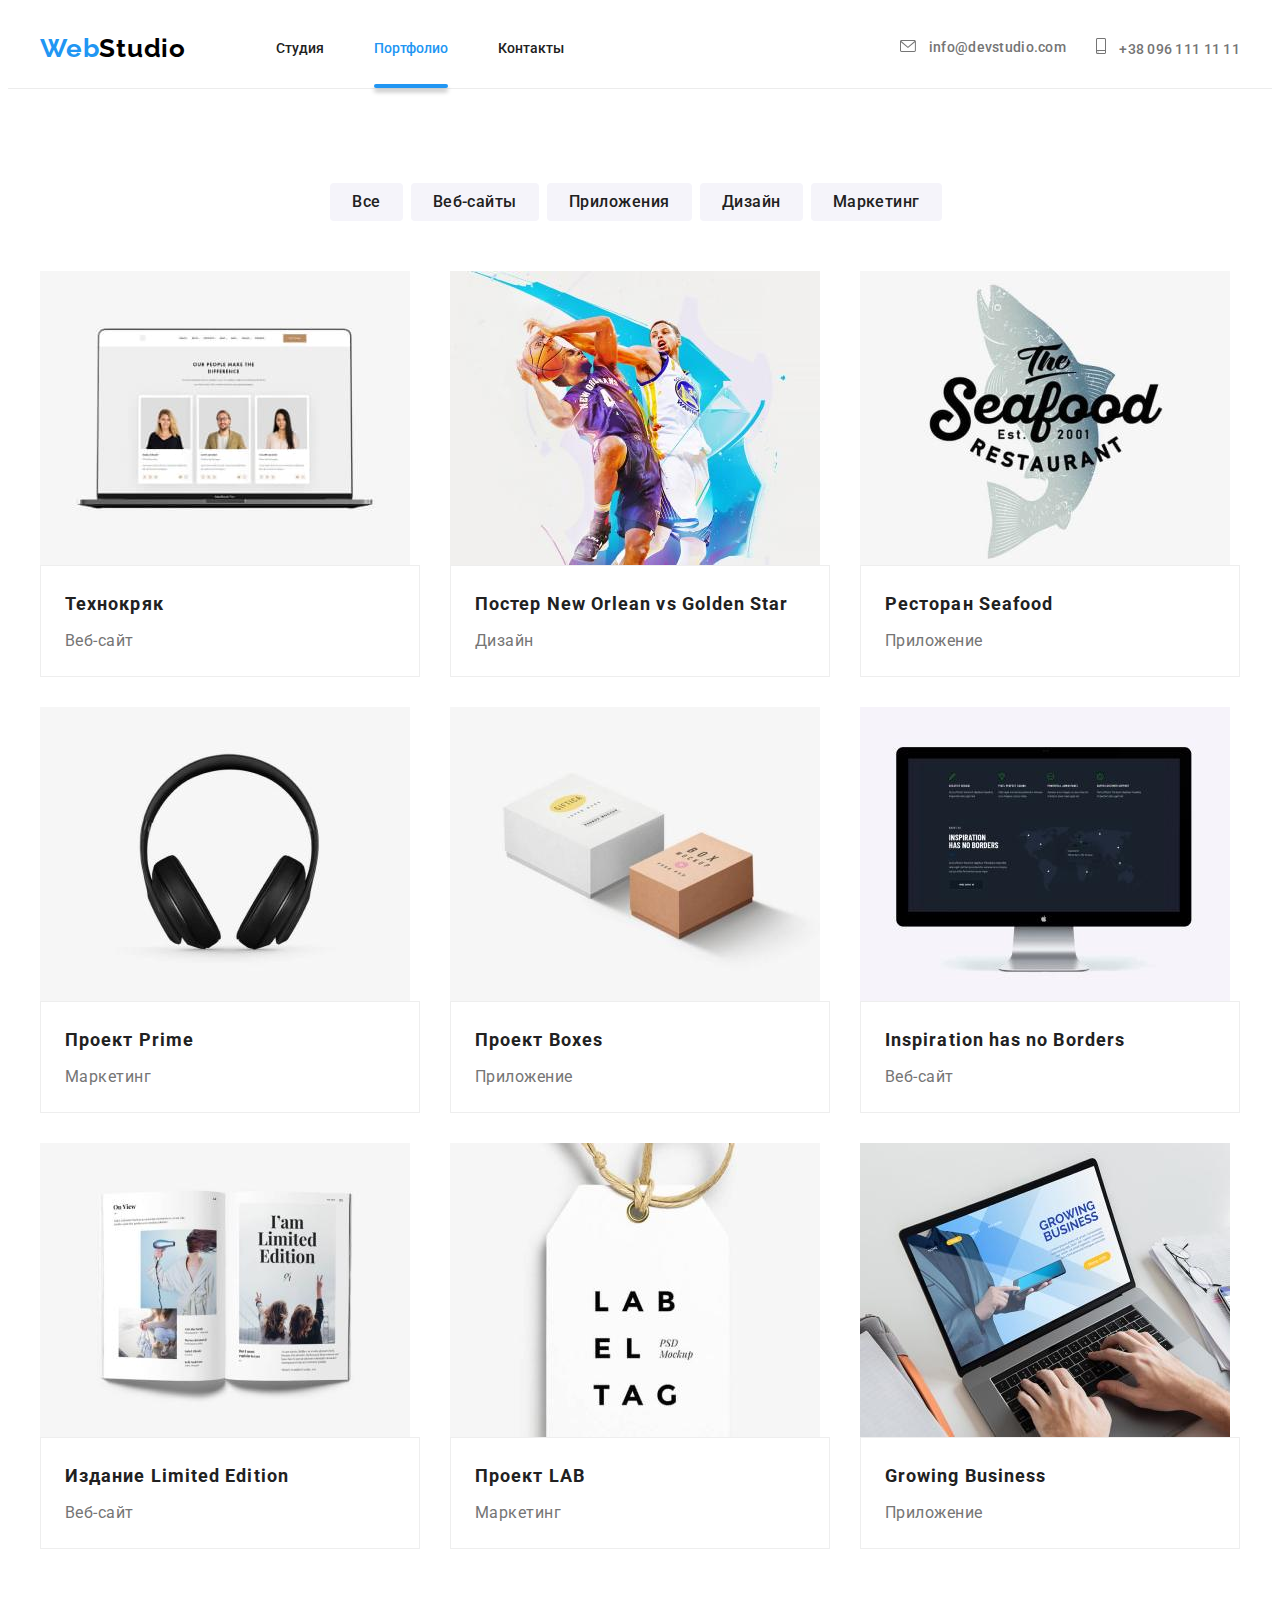
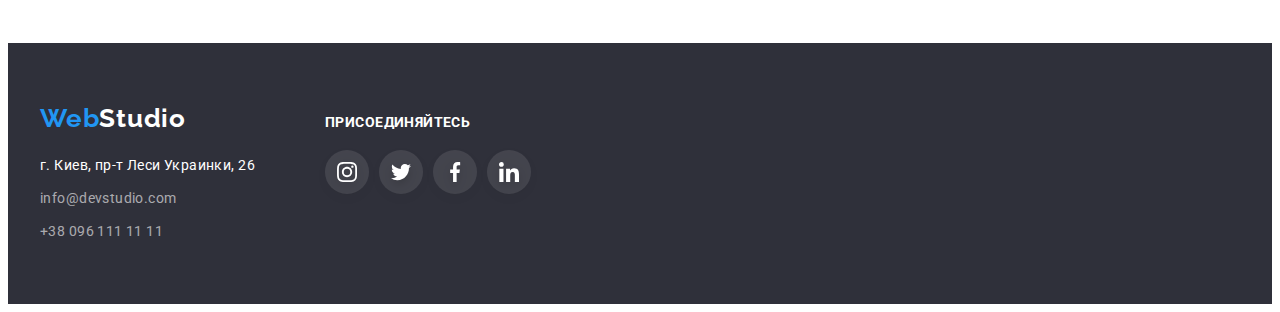
==== portfolio.html @ 92e532cf "hw6" ====
<!DOCTYPE html>
<html lang="en">

<head>
    <meta charset="UTF-8">
    <meta http-equiv="X-UA-Compatible" content="IE=edge">
    <meta name="viewport" content="width=device-width, initial-scale=1.0">
    <title>Home work 2</title>
    <link rel="preconnect" href="https://fonts.googleapis.com">
    <link rel="preconnect" href="https://fonts.gstatic.com" crossorigin>
    <link
        href="https://fonts.googleapis.com/css2?family=Raleway:wght@700&family=Roboto:wght@400;500;700;900&display=swap"
        rel="stylesheet">
    <link rel="stylesheet" href="https://cdnjs.cloudflare.com/ajax/libs/modern-normalize/1.0.0/modern-normalize.min.css"
        integrity="sha512-ISS7cAi1PEhQ8jnbJpJZMd29NlhNj4AWYyLOSp2CE/CsHxTCu+r+t0D2yoJudVrd0/8fTVPUVDzY5Tvli75u/g=="
        crossorigin="anonymous" referrerpolicy="no-referrer" />
    <link rel="stylesheet" href="./css/styles.css">
</head>

<body>
    <header>
        <div class="container main-nav">
            <nav class="site-nav">
                <a class="logo item" href=""><span class="logo-web">Web</span>Studio</a>

                <ul class="site-nav list">
                    <li class="item">
                        <a href="./index.html" class="link">Студия</a>
                    </li>
                    <li class="item">
                        <a href="./portfolio.html" class="link current">Портфолио</a>
                    </li>
                    <li class="item">
                        <a href="" class="link">Контакты</a>
                    </li>
                </ul>
            </nav>

            <ul class="contacts">
                <li class="item">
                    <a class="contacts-mail" href="info@devstudio.com">
                        <svg class="icon-contacts" width="16" height="12">
                            <use href="./images/icons.svg#envelope"></use>
                        </svg>
                        info@devstudio.com
                    </a>
                </li>

                <li class="item">
                    <a class="contacts-phone" href="+380961111111">
                        <svg class="icon-contacts" width="10" height="16">
                            <use href="./images/icons.svg#smartphone"></use>
                        </svg> +38 096 111 11 11
                    </a>
                </li>
            </ul>
        </div>
    </header>

    <main>
        <section class="section projects">
            <div class="container">
                <ul class="filters">
                    <li class="item">
                        <button type="button" class="button primary">Все</button>
                    </li>
                    <li class="item">
                        <button type="button" class="button secondary">Веб-сайты</button>
                    </li>
                    <li class="item">
                        <button type="button" class="button secondary">Приложения</button>
                    </li>
                    <li class="item">
                        <button type="button" class="button secondary">Дизайн</button>
                    </li>
                    <li class="item">
                        <button type="button" class="button secondary">Маркетинг</button>
                    </li>
                </ul>

                <!-- H1 IN MIND -->

                <ul class="card-set">

                    <li class="item">
                        <article class="card">
                            <div class="card-thumb">
                                <img src="./images/project0.jpg" alt="технокряк" width="370">
                                <div class="card-overlay">
                                    <p class="card-text">Технокряк это современная площадка распространения
                                        коронавируса. Компании используют эту платформу для цифрового шпионажа и атак на
                                        защищённые сервера конкурентов.</p>
                                </div>
                            </div>



                            <div class="card-content">
                                <h2 class="projects-title">Технокряк</h2>
                                <p class="projects-desrc">Веб-сайт</p>
                            </div>
                        </article>
                    </li>


                    <li class="item">
                        <article class="card">
                            <div class="card-thumb">
                                <img src="./images/project1.jpg" alt="постер" width="370">
                                <div class="card-overlay">
                                    <p class="card-text">Технокряк это современная площадка распространения
                                        коронавируса. Компании используют эту платформу для цифрового шпионажа и атак на
                                        защищённые сервера конкурентов.</p>
                                </div>
                            </div>

                            <div class="card-content">
                                <h2 class="projects-title">Постер New Orlean vs Golden Star</h2>
                                <p class="projects-desrc">Дизайн</p>
                            </div>
                        </article>
                    </li>

                    <li class="item">
                        <article class="card">
                            <div class="card-thumb">
                                <img src="./images/project2.jpg" alt="ресторан" width="370">
                                <div class="card-overlay">
                                    <p class="card-text">Технокряк это современная площадка распространения
                                        коронавируса. Компании используют эту платформу для цифрового шпионажа и атак на
                                        защищённые сервера конкурентов.</p>
                                </div>
                            </div>

                            <div class="card-content">
                                <h2 class="projects-title">Ресторан Seafood</h2>
                                <p class="projects-desrc">Приложение</p>
                            </div>
                        </article>
                    </li>

                    <li class="item">
                        <article class="card">
                            <div class="card-thumb">
                                <img src="./images/project3.jpg" alt="веб-сайт" width="370">
                                <div class="card-overlay">
                                    <p class="card-text">Технокряк это современная площадка распространения
                                        коронавируса. Компании используют эту платформу для цифрового шпионажа и атак на
                                        защищённые сервера конкурентов.</p>
                                </div>
                            </div>
                            <div class="card-content">
                                <h2 class="projects-title">Проект Prime</h2>
                                <p class="projects-desrc">Маркетинг</p>
                            </div>
                        </article>
                    </li>

                    <li class="item">
                        <article class="card">
                            <div class="card-thumb">
                                <img src="./images/project4.jpg" alt="веб-сайт" width="370">
                                <div class="card-overlay">
                                    <p class="card-text">Технокряк это современная площадка распространения
                                        коронавируса. Компании используют эту платформу для цифрового шпионажа и атак на
                                        защищённые сервера конкурентов.</p>
                                </div>
                            </div>
                            <div class="card-content">
                                <h2 class="projects-title">Проект Boxes</h2>
                                <p class="projects-desrc">Приложение</p>
                            </div>
                        </article>
                    </li>

                    <li class="item">
                        <article class="card">
                            <div class="card-thumb">
                                <img src="./images/project5.jpg" alt="веб-сайт" width="370">
                                <div class="card-overlay">
                                    <p class="card-text">Технокряк это современная площадка распространения
                                        коронавируса. Компании используют эту платформу для цифрового шпионажа и атак на
                                        защищённые сервера конкурентов.</p>
                                </div>
                            </div>
                            <div class="card-content">
                                <h2 class="projects-title">Inspiration has no Borders</h2>
                                <p class="projects-desrc">Веб-сайт</p>
                            </div>
                        </article>
                    </li>

                    <li class="item">
                        <article class="card">
                            <div class="card-thumb">
                                <img src="./images/project6.jpg" alt="веб-сайт" width="370">
                                <div class="card-overlay">
                                    <p class="card-text">Технокряк это современная площадка распространения
                                        коронавируса. Компании используют эту платформу для цифрового шпионажа и атак на
                                        защищённые сервера конкурентов.</p>
                                </div>
                            </div>
                            <div class="card-content">
                                <h2 class="projects-title">Издание Limited Edition</h2>
                                <p class="projects-desrc">Веб-сайт</p>
                            </div>
                        </article>
                    </li>

                    <li class="item">
                        <article class="card">
                            <div class="card-thumb">
                                <img src="./images/project7.jpg" alt="веб-сайт" width="370">
                                <div class="card-overlay">
                                    <p class="card-text">Технокряк это современная площадка распространения
                                        коронавируса. Компании используют эту платформу для цифрового шпионажа и атак на
                                        защищённые сервера конкурентов.</p>
                                </div>
                            </div>
                            <div class="card-content">
                                <h2 class="projects-title">Проект LAB</h2>
                                <p class="projects-desrc">Маркетинг</p>
                            </div>
                        </article>
                    </li>

                    <li class="item">
                        <article class="card">
                            <div class="card-thumb">
                                <img src="./images/project8.jpg" alt="веб-сайт" width="370">
                                <div class="card-overlay">
                                    <p class="card-text">Технокряк это современная площадка распространения
                                        коронавируса. Компании используют эту платформу для цифрового шпионажа и атак на
                                        защищённые сервера конкурентов.</p>
                                </div>
                            </div>
                            <div class="card-content">
                                <h2 class="projects-title">Growing Business</h2>
                                <p class="projects-desrc">Приложение</p>
                            </div>
                        </article>
                    </li>
                </ul>
            </div>
        </section>
    </main>

    <footer class="footer">
        <div class="container">
            <address>
                <a class="logo-footer" href=""><span class="logo-web">Web</span>Studio</a>
                <ul class="address">
                    <li class="item"><a class="footer-address" href="">г. Киев, пр-т Леси Украинки, 26</a> </li>
                    <li class="item"><a class="footer-mail" href="info@devstudio.com">info@devstudio.com</a></li>
                    <li><a class="footer-phone" href="+380961111111">+38 096 111 11 11</a></li>
                </ul>
            </address>

            <div class="join">
                <h2 class="footer-join-title"> Присоединяйтесь</h2>
                <ul class="main-team-icon footer">
                    <li>
                        <a href="" class="icon-link-team-footer">
                            <svg class="icon-link-footer" width="20" height="20">
                                <use href="./images/icons.svg#instagram"></use>
                            </svg>
                        </a>
                    </li>
                    <li>
                        <a href="" class="icon-link-team-footer">
                            <svg class="icon-link-footer" width="20" height="20">
                                <use href="./images/icons.svg#twitter"></use>
                            </svg>
                        </a>
                    </li>
                    <li>
                        <a href="" class="icon-link-team-footer">
                            <svg class="icon-link-footer" width="20" height="20">
                                <use href="./images/icons.svg#facebook"></use>
                            </svg>
                        </a>
                    </li>
                    <li>
                        <a href="" class="icon-link-team-footer">
                            <svg class="icon-link-footer" width="20" height="20">
                                <use href="./images/icons.svg#linkedin"></use>
                            </svg>
                        </a>
                    </li>
                </ul>
            </div>
        </div>
    </footer>

</body>

</html>
---- css/styles.css ----
:root {
  --primary-text-color: #757575;
  --title-text-color: #212121;
  --accent-text-color: #2196f3;
  --background-color: #ffffff;
  --second-background-color: #f5f4fa;
  --bcg-color-footer: #2f303a;

  --button-text-color: #ffffff;
  --button-text-secondary-color: #212121;
  --button-bcg-color: #2196f3;
  --button-secondary-bcg-color: #f5f4fa;

  --card-set-gap: 30px;

  --animation-timing: cubic-bezier(0.4, 0, 0.2, 1);
}

body {
  font-family: Roboto, sans-serif;
  font-style: normal;
  font-size: 14px;
  background-color: #ffffff;
  color: var(--primary-text-color);
}

header {
  border-bottom: 1px solid #ececec;
}

ul {
  list-style: none;
}

h1,
h2,
h3,
h4,
h5,
h6,
p,
ul {
  margin: 0;
  padding: 0;
}

img {
  display: block;
  max-width: 100%;
  height: auto;
}

.container {
  width: 1200px;
  margin-left: auto;
  margin-right: auto;
  padding-left: 15px;
  padding-right: 15px;
}

/* main color: #212121;
second color: #757575;
accent color: #2196F3;
white : #FFFFFF;*/
/* second background color : E5E5E */
/* buttom color background: F5F4FA; */

/* Header */

/* Site nav */

.main-nav {
  display: flex;
  align-items: center;
}

.site-nav {
  display: flex;
  align-items: center;
}

.logo {
  display: flex;
  font-family: Raleway;
  font-style: normal;
  font-weight: bold;
  font-size: 26px;
  line-height: 1.19;
  letter-spacing: 0.03em;
  color: #000000;
  text-decoration: none;
}

.logo-web {
  color: var(--accent-text-color);
  text-decoration: none;
}

.site-nav.list {
  margin-left: 90px;
}

.site-nav .link {
  display: block;
  padding-top: 32px;
  padding-bottom: 32px;
  font-weight: 500;
  color: var(--title-text-color);
  text-decoration: none;
  transition: color 250ms var(--animation-timing);
}

.item {
  position: relative;
}

.link::after,
.link::after {
  content: ' ';
  display: block;
  position: absolute;
  left: 0;
  bottom: 0;
  width: 100%;
  height: 4px;
  border-radius: 2px;
  background-color: var(--accent-text-color);
  box-shadow: 0px 4px 4px rgba(0, 0, 0, 0.25);
  opacity: 0;
  transition: opacity 250ms var(--animation-timing);
}

.link:focus::after,
.link:hover::after {
  opacity: 1;
}

/* .site-nav .item:not(:last-child){
  margin-right: 50px;
  or 
  .site-nav .item + .item{
  margin-left: 50px;
}
} */

.site-nav .item + .item {
  margin-left: 50px;
}

.site-nav .link:hover,
.site-nav .link:focus {
  color: var(--accent-text-color);
}

.site-nav .link.current {
  color: var(--accent-text-color);
}

.site-nav .link.current::after {
  content: ' ';
  display: block;
  position: absolute;
  left: 0;
  bottom: 0;
  width: 100%;
  height: 4px;
  border-radius: 2px;
  background-color: var(--accent-text-color);
  box-shadow: 0px 4px 4px rgba(0, 0, 0, 0.25);
  opacity: 1;
}

.contacts {
  display: flex;
  margin-left: auto;
}

.contacts .item + .item {
  margin-left: 30px;
}
.contacts .item {
  display: flex;
  align-items: center;
}

.contacts-mail,
.contacts-phone {
  font-style: normal;
  font-weight: 500;
  font-size: 14px;
  line-height: 1.14;
  letter-spacing: 0.02em;
  color: var(--primary-text-color);
  text-decoration: none;
  transition: color 250ms var(--animation-timing);
}

.contacts .contacts-mail:hover,
.contacts .contacts-mail:focus {
  color: var(--accent-text-color);
}

.icon-contacts {
  margin-right: 10px;
  fill: var(--primary-text-color);
}

.contacts-mail:hover .icon-contacts,
.contacts-mail:focus .icon-contacts {
  fill: var(--accent-text-color);
}

.contacts .contacts-phone:hover,
.contacts .contacts-phone:focus {
  color: var(--accent-text-color);
}

.contacts-phone:focus .icon-contacts,
.contacts-phone:hover .icon-contacts {
  fill: var(--accent-text-color);
}

.contacts .contacts-mail.current {
  color: var(--accent-text-color);
}

/* Main first section */

.business-decision {
  text-align: center;
  background: #2f303a;
  padding-top: 200px;
  padding-bottom: 200px;
}

.business-decision.overlay {
  min-height: 600px;
  max-width: 1600px;
  margin: 0 auto;
  background-image: linear-gradient(to right, rgba(47, 48, 58, 0.5), rgba(47, 48, 58, 0.3)),
    url('../images/header.jpg');
  background-repeat: no-repeat;
  background-position: center;
  background-size: cover;
}

.decision {
  margin-top: 0;
  margin-bottom: var(--card-set-gap);
  display: block;

  font-weight: 900;
  font-size: 44px;
  line-height: 1.36;

  text-align: center;
  letter-spacing: 0.06em;
  text-transform: uppercase;
  color: #ffffff;
}

.title {
  display: flex;
  flex-direction: row;
}

.title .item {
  width: calc((100% - 90px) / 4);
  margin-right: var(--card-set-gap);
}

.icon {
  display: flex;
  flex-direction: row;
}

.icon .icon-item {
  width: calc((100% - 90px) / 4);
  margin-right: var(--card-set-gap);
}

.icon-item {
  display: flex;
  align-items: center;
  justify-content: center;
  height: 120px;
  width: 270px;
  background-color: var(--button-secondary-bcg-color);
  border-radius: 4px;
  margin-bottom: var(--card-set-gap);
}

.icon-antenna {
  /* height: 70px;
  width: 70px; */
  display: flex;
  justify-content: center;
  align-items: center;
}

/* .title .item::before {
  display: block;
  content: '';
  height: 120px;
  background-repeat: no-repeat;
  background-size: 70px;
  background-position: center;
  background-color: var(--button-secondary-bcg-color);
  border-radius: 4px;
  margin-bottom: var(--card-set-gap);
}

.icon-antenna::before {
  background-image: url(../images/antenna.svg);
}

.icon-clock::before {
  background-image: url(../images/clock.svg);
}

.icon-diagram::before {
  background-image: url(../images/diagram.svg);
}
.icon-astronaut::before {
  background-image: url(../images/astronaut.svg);
} */

.title .item:nth-child(4n) {
  margin-right: 0;
}

.section-title {
  margin-bottom: 10px;
  font-weight: bold;
  font-size: 14px;
  line-height: 1.14;
  letter-spacing: 0.03em;
  text-transform: uppercase;
  color: var(--title-text-color);
}
.section-title-descr {
  font-weight: normal;
  font-size: 14px;
  line-height: 1.71;
  letter-spacing: 0.03em;
  color: var(--primary-text-color);
}

.section.work {
  padding-top: 0;
}

.main-section-title {
  margin-bottom: 50px;
  font-style: normal;
  font-weight: bold;
  font-size: 36px;
  line-height: 1.16;
  text-align: center;
  letter-spacing: 0.03em;
  color: var(--title-text-color);
}

.main-section-title-img {
  padding: 0;
  margin: 0;
  display: flex;
  flex-wrap: wrap;
  margin-left: calc(-1 * var(--card-set-gap));
  margin-top: calc(-1 * var(--card-set-gap));
}

.main-section-title-img .item {
  flex-basis: calc(100% / 3 - 30px);
  margin-left: var(--card-set-gap);
  margin-top: var(--card-set-gap);
}

.work-thumb {
  position: relative;
}

.work-text-pstn {
  position: absolute;
  display: flex;
  justify-content: center;
  align-items: center;
  bottom: 0;
  left: 0;
  width: 370px;
  height: 70px;
  background-color: rgba(47, 48, 58, 0.8);
  opacity: 1;
}

.work-text {
  font-weight: bold;
  font-size: 14px;
  line-height: 16px;
  text-align: center;
  letter-spacing: 0.03em;
  text-transform: uppercase;

  color: var(--button-text-color);
}

/* 
  .work-thumb::before{
    display: inline-block;
    content: '';
    position: absolute;
    bottom: 0;
    left: 0;
    width: 370px;
    height: 70px;
    background-color: rgba(33, 150, 243, 0.9);
    opacity: 1;
  } */

/* Our team */
.main-team {
  background-color: var(--second-background-color);
}

.main-team-list {
  display: flex;
  flex-wrap: wrap;
}

.main-team-list .item {
  width: calc((100% - 90px) / 4);
  margin-right: var(--card-set-gap);
  box-shadow: 0px 1px 3px rgba(0, 0, 0, 0.12), 0px 1px 1px rgba(0, 0, 0, 0.14),
    0px 2px 1px rgba(0, 0, 0, 0.2);
  border-radius: 0px 0px 4px 4px;
}

.main-team-list .item:nth-child(4n) {
  margin-right: 0;
}

.main-team-list-title {
  text-align: center;
  padding: 30px 0px;
  background-color: var(--background-color);
}

.team-title {
  padding-bottom: 10px;
  font-weight: 500;
  font-size: 16px;
  line-height: 1.19;
  color: var(--button-text-secondary-color);
}
.team-profession {
  font-weight: normal;
  font-size: 16px;
  line-height: 1.19;
  color: var(--primary-text-color);
}

/* main team icon links */

.main-team-icon {
  display: flex;
  justify-content: center;
  padding-top: 16px;
}

.main-team-icon li:not(:last-child) {
  margin-right: 10px;
}

.icon-link-team {
  display: flex;
  align-items: center;
  justify-content: center;
  width: 44px;
  height: 44px;
  border-radius: 50%;
  background-color: #fff;
  list-style: none;
  transition: background-color 250ms var(--animation-timing);
}

.icon-link-team:focus,
.icon-link-team:hover {
  background-color: var(--button-bcg-color);
}

.icon-link {
  /* width: 20px;
  height: 20px; */
  fill: #afb1b8;
}

.icon-link-team:focus .icon-link,
.icon-link-team:hover .icon-link {
  fill: var(--button-text-color);
}

/* Clients */
.clients-logo {
  display: flex;
  flex-wrap: wrap;
  align-items: center;
  justify-content: center;
  list-style: none;
}

.clients-logo li {
  width: calc((100% - 180px) / 6);
  margin-right: var(--card-set-gap);
}

.clients-logo li:nth-child(6n) {
  margin-right: 0;
}

.button-icon {
  display: flex;
  align-items: center;
  justify-content: center;
  background-color: var(--background-color);
  height: 92px;
  width: 170px;
  border: 1px solid #afb1b8;
  box-sizing: border-box;
  border-radius: 4px;
  transition: 250ms var(--animation-timing);
}

.button-icon .svg-icon {
  height: 60px;
  width: 106px;
  fill: #afb1b8;
  transition: 250ms var(--animation-timing);
}

.button-icon:hover,
.button-icon:focus {
  border: 1px solid var(--button-bcg-color);
}

.button-icon:hover .svg-icon,
.button-icon:focus .svg-icon {
  fill: var(--accent-text-color);
}

/* Section Projects */
.filters {
  margin-bottom: 50px;
  display: flex;
  justify-content: center;
}

.filters .item {
  margin-right: 8px;
}

.filters .item:not(:last-child) {
  margin-right: 8px;
}

/* Button */
.business-decision .button {
  padding: 10px 32px 10px 32px;
  font-family: inherit;
  font-weight: 500;
  font-size: 16px;
  line-height: 1.63;
  text-align: center;
  letter-spacing: 0.03em;
  background-color: var(--button-bcg-color);
  color: var(--button-text-color);
  border-radius: 4px;
  cursor: pointer;
  border: transparent;
}

.button {
  padding: 6px 22px 6px 22px;
  font-family: inherit;
  font-weight: 500;
  font-size: 16px;
  line-height: 1.63;
  text-align: center;
  letter-spacing: 0.03em;
  color: var(--button-text-secondary-color);
  background-color: var(--button-secondary-bcg-color);
  border-radius: 4px;
  cursor: pointer;
  border: transparent;
  transition: color 250ms var(--animation-timing), box-shadow 250ms var(--animation-timing),
    background-color 250ms var(--animation-timing);
}

/* .button.primary {
  background-color: var(--button-bcg-color);
  color: var(--button-text-color);
} */

.button:hover,
.button:focus {
  background-color: var(--button-bcg-color);
  color: var(--button-text-color);
  box-shadow: 0px 3px 1px rgba(0, 0, 0, 0.1), 0px 1px 2px rgba(0, 0, 0, 0.08),
    0px 2px 2px rgba(0, 0, 0, 0.12);
  border-radius: 4px;
}

/* Portfolio */

.projects-title {
  margin-bottom: 4px;
  font-weight: bold;
  font-size: 18px;
  line-height: 2;
  letter-spacing: 0.06em;
  color: var(--title-text-color);
}

.projects-desrc {
  font-weight: normal;
  font-size: 16px;
  line-height: 1.87;
  letter-spacing: 0.03em;
  color: var(--primary-text-color);
}

/* card-set */

.section {
  padding-top: 94px;
  padding-bottom: 94px;
}

.card-set {
  padding: 0;
  margin: 0;
  display: flex;
  flex-wrap: wrap;
  margin-left: calc(-1 * var(--card-set-gap));
  margin-top: calc(-1 * var(--card-set-gap));
}

.card-set .item {
  flex-basis: calc(100% / 3 - 30px);
  margin-left: var(--card-set-gap);
  margin-top: var(--card-set-gap);
  background: #ffffff;
  transition: box-shadow 250ms var(--animation-timing);
}

.card-set .item:focus,
.card-set .item:hover {
  border: 1px solid #eeeeee;
  box-sizing: border-box;
  box-shadow: 0px 1px 1px rgba(0, 0, 0, 0.12), 0px 4px 4px rgba(0, 0, 0, 0.06),
    1px 4px 6px rgba(0, 0, 0, 0.16);
}

.card-content {
  padding: 20px 24px;
  border: 1px solid #eeeeee;
}

/* .card-thumb{
  position:relative;
  display: flex;
  justify-content: center;
  align-items: center;
  overflow: hidden;
  } */

.card-thumb {
  position: relative;
  overflow: hidden;
}

.card-text {
  position: absolute;
  top: 50%;
  left: 50%;
  transform: translate(-50%, -50%);
  width: 322px;

  font-style: normal;
  font-weight: normal;
  font-size: 18px;
  line-height: 28px;
  letter-spacing: 0.03em;

  color: #ffffff;
}

/* .card:hover .card-text{
  transform: translateY(0);
} */

/* .card-thumb::before при анимации лучше испольспользовать оверлей{
   display: inline-block;
  content: ''; 
  position: absolute;
  top: 0;
  left: 0;
  width: 100%;
  height: 100%;
  background-color: rgba(33, 150, 243, 0.9);
  opacity: 1;
  transform: translateY(100%);
  transition: transform 250ms var(--animation-timing);
} */

.card-overlay {
  position: absolute;
  top: 0;
  left: 0;
  width: 100%;
  height: 100%;
  background-color: rgba(33, 150, 243, 0.9);
  /* opacity: 1; */
  transform: translateY(100%);
  transition: transform 250ms cubic-bezier(0.4, 0, 0.2, 1);
}

.card:hover .card-overlay {
  transform: translateY(0);
}

/* .card-thumb:hover::before{
  opacity: 0;
} */

/* Footer */

.footer {
  display: flex;
  padding-top: 60px;
  padding-bottom: 60px;
  background-color: var(--bcg-color-footer);
}

.footer .container {
  display: flex;
  align-items: baseline;
}

.logo-footer {
  display: inline-block;
  margin-bottom: 20px;
  font-family: Raleway;
  font-style: normal;
  font-weight: bold;
  font-size: 26px;
  line-height: 1.19;
  letter-spacing: 0.03em;
  color: var(--button-text-color);
  text-decoration: none;
}

.address .item {
  margin-bottom: 9px;
  margin-right: 70px;
}

.footer-address {
  font-style: normal;
  font-weight: normal;
  font-size: 14px;
  line-height: 1.71;
  letter-spacing: 0.03em;
  color: #ffffff;
  text-decoration: none;
}

.footer-mail,
.footer-phone {
  font-style: normal;
  font-weight: normal;
  font-size: 14px;
  line-height: 1.71;
  letter-spacing: 0.03em;
  color: rgba(255, 255, 255, 0.6);
  text-decoration: none;
}

.footer-join-title {
  margin-bottom: 20px;
  font-weight: bold;
  font-size: 14px;
  line-height: 16px;
  letter-spacing: 0.03em;
  text-transform: uppercase;
  color: #ffffff;
}

.join {
  display: flex;
  flex-direction: column;
}

.main-team-icon.footer {
  display: flex;
  margin: 0;
  padding: 0;
}

.main-team-icon li:not(:last-child) {
  margin-right: 10px;
}

.icon-link-team-footer {
  display: flex;
  align-items: center;
  justify-content: center;
  width: 44px;
  height: 44px;
  border-radius: 50%;
  background-color: rgba(255, 255, 255, 0.1);
  filter: drop-shadow(0px 4px 4px rgba(0, 0, 0, 0.25));
  list-style: none;
  transition: background-color 250ms var(--animation-timing);
}

.icon-link-footer {
  /* width: 20px;
  height: 20px; */
  fill: var(--button-text-color);
}

.icon-link-team-footer:focus,
.icon-link-team-footer:hover {
  background-color: var(--button-bcg-color);
}

.icon-link-team-footer:hover .icon-link-footer,
.icon-link-team-footer:focus .icon-link-footer {
  fill: var(--button-text-color);
}

/* Form-footer */

.footer-form {
  display: flex;
  flex-direction: column;
  width: 570px;
  min-height: 86px;
  /* margin: auto; */
}

.footer-cont {
}

.footer-input {
  width: 358px;
  height: 50px;
  border: 1px solid rgba(255, 255, 255, 0.3);
  box-sizing: border-box;
  filter: drop-shadow(0px 4px 4px rgba(0, 0, 0, 0.15));
  border-radius: 4px;
}

.form-btn {
  padding: 10px 62px 10px 29px;
  display: flex;
  align-items: center;
  text-align: center;

  width: 200px;
  height: 50px;

  font-weight: bold;
  font-size: 16px;
  line-height: 30px;
  letter-spacing: 0.06em;
  color: #ffffff;
  background-color: #2196f3;
  box-shadow: 0px 4px 4px rgba(0, 0, 0, 0.15);
  border-radius: 4px;
}

/* Modal */

.backdrop {
  position: fixed;
  top: 0;
  left: 0;
  width: 100%;
  height: 100%;

  visibility: visible;
  background-color: rgba(0, 0, 0, 0.2);

  opacity: 1;
  transition: opacity 250ms var(--animation-timing);
}

.backdrop.is-hidden {
  visibility: hidden;
  opacity: 0;
  pointer-events: none;
}

.backdrop.is-hidden .modal {
  transition: visibility 250ms var(--animation-timing);
}

.modal {
  position: absolute;
  top: 50%;
  left: 50%;
  transform: translate(-50%, -50%);

  min-height: 581px;
  min-width: 528px;

  background-color: var(--background-color);
  box-shadow: 0px 1px 3px rgba(0, 0, 0, 0.12), 0px 1px 1px rgba(0, 0, 0, 0.14),
    0px 2px 1px rgba(0, 0, 0, 0.2);
  border-radius: 4px;
  opacity: 1;
}

.close-btn {
  position: absolute;
  top: 8px;
  right: 8px;
  width: 30px;
  height: 30px;
  border-radius: 50%;
  background-color: #ffffff;
  border: 1px solid rgba(0, 0, 0, 0.1);
}

textarea {
  resize: none;
}

.form {
  /* min-height: 581px; */
  width: 528px;
}

.form-title {
  margin-bottom: 12px;
  font-weight: bold;
  font-size: 20px;
  line-height: 23px;
  text-align: center;
  letter-spacing: 0.03em;

  color: #212121;
}

.form-field {
  position: relative;
  display: flex;
  flex-direction: column;

  margin-bottom: 10px;
}

.form-field input {
  margin: 0;
  padding: 11px 42px 11px 42px;
  font-size: 12px;
  line-height: 14px;
  letter-spacing: 0.01em;

  color: #757575;
  border: 1px solid rgba(33, 33, 33, 0.2);
  box-sizing: border-box;
  border-radius: 4px;
}

.form-field input::placeholder {
  font-size: 12px;
  line-height: 14px;
  letter-spacing: 0.01em;
  color: rgba(117, 117, 117, 0.5);
}

.comments-form {
  padding: 12px 16px;
}

.modal-form-btn {
  padding: 10px 55px 10px 55px;
  /* display: flex;
  align-items: center;
  text-align: center; */

  font-weight: bold;
  font-size: 16px;
  line-height: 30px;
  letter-spacing: 0.06em;
  background-color: var(--button-bcg-color);
  color: var(--button-text-color);
  box-shadow: 0px 4px 4px rgba(0, 0, 0, 0.15);
  border-radius: 4px;
  border: transparent;
}

.form-icon {
  position: absolute;
  top: 50%;
  left: 12px;

  transform: translate(-50%);

  display: inline-block;
}

.form-field:focus-within > .form-icon {
  background-color: yellow;
}
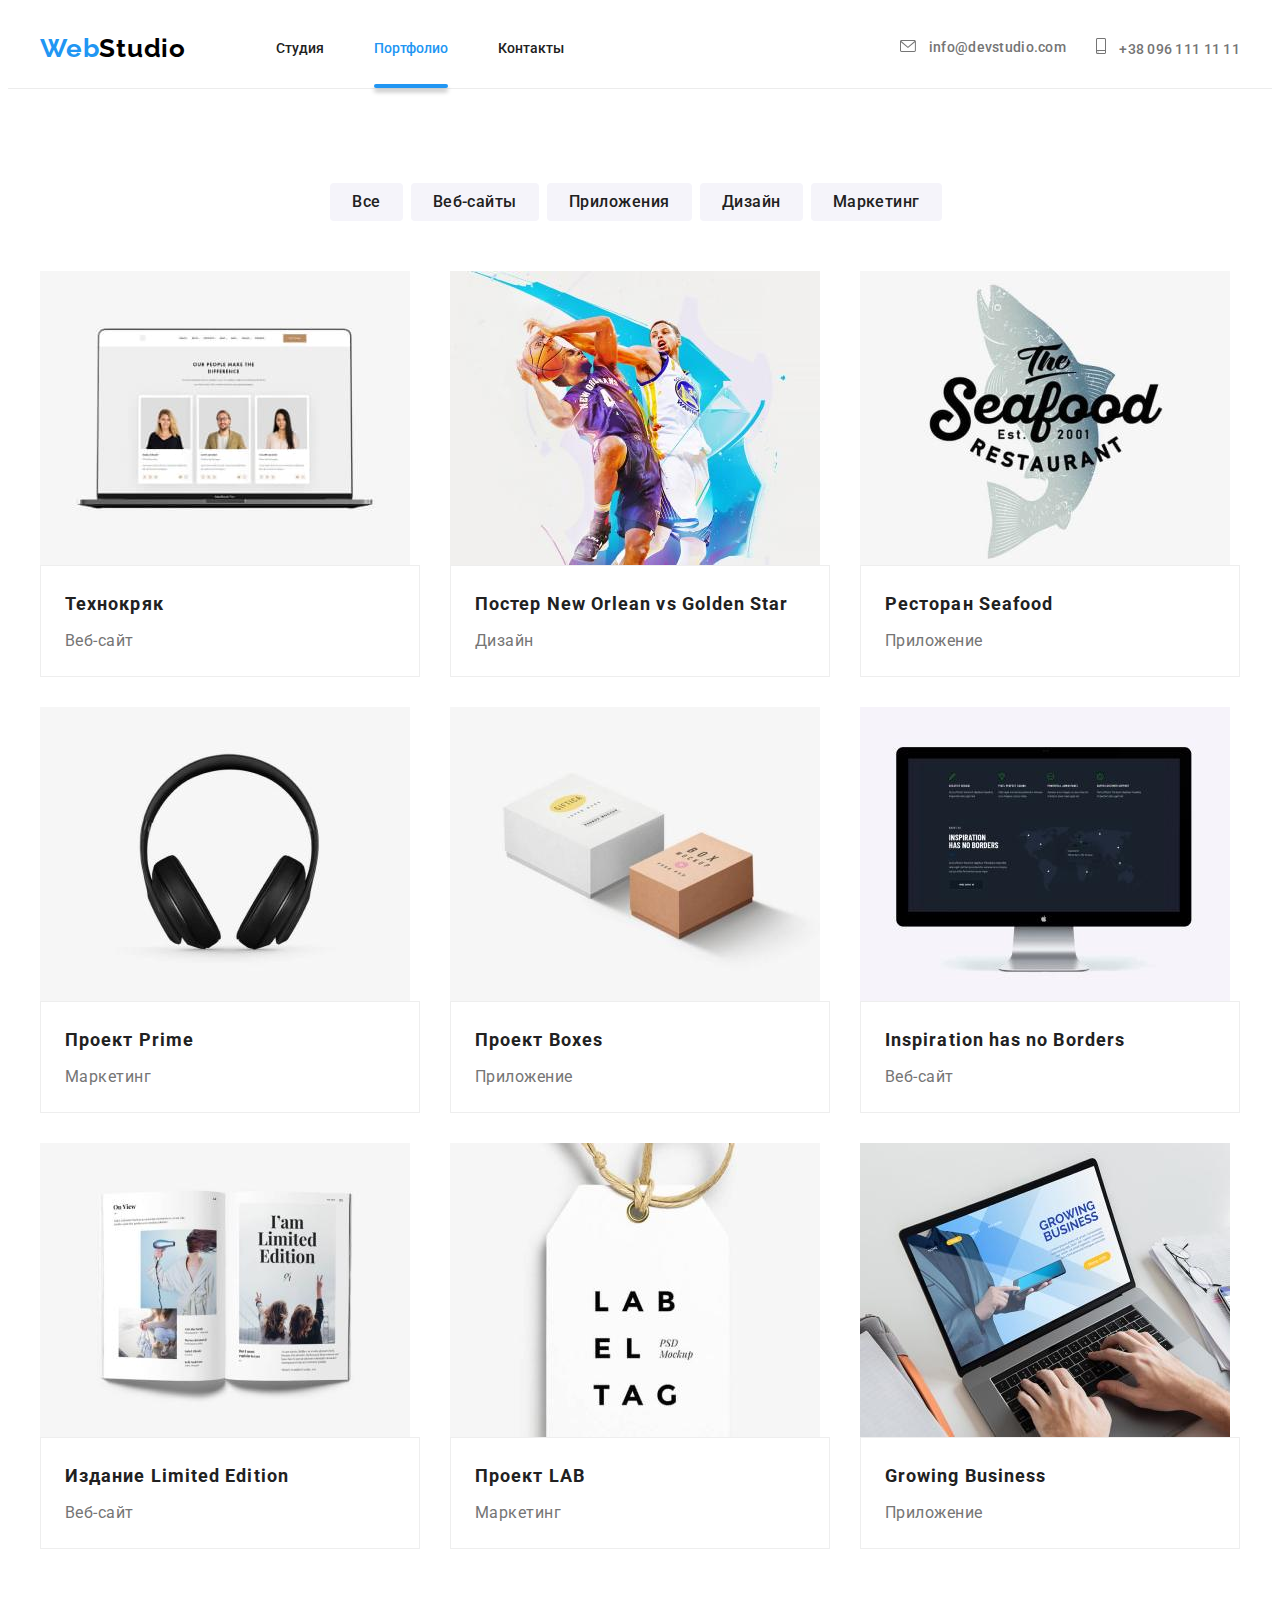
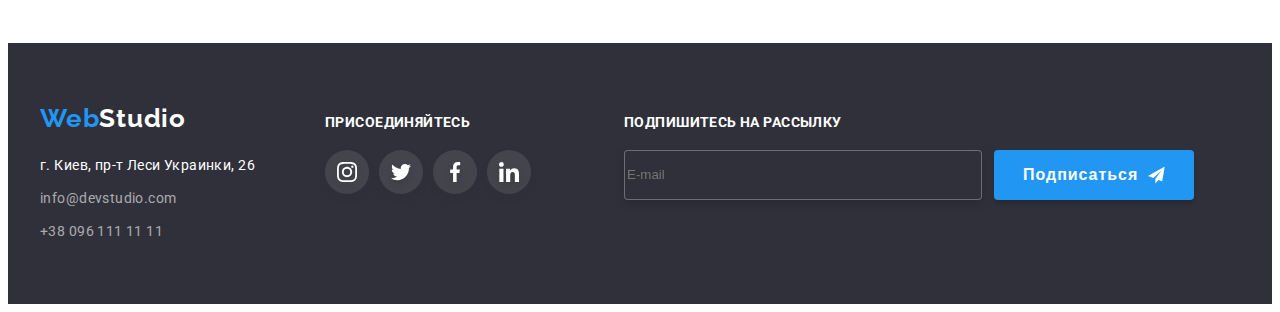
==== commit 9ec8a611: "home-work-06" ====
--- a/portfolio.html
+++ b/portfolio.html
@@ -289,6 +289,17 @@
                     </li>
                 </ul>
             </div>
+            <div class="footer-form">
+                <b class="footer-join-title">Подпишитесь на рассылку</b>
+                <form class="footer-cont" id="" action="">
+                    <input type="email" name="email" placeholder="E-mail" class="footer-input">
+                    <button class="form-btn" type="submit">Подписаться
+                        <svg class="footer-icon" width="24" height="24">
+                            <use href="./images/icons.svg#icon-send"></use>
+                        </svg>
+                    </button>
+                </form>
+            </div>
         </div>
     </footer>
 
--- a/css/styles.css
+++ b/css/styles.css
@@ -846,23 +846,32 @@
   flex-direction: column;
   width: 570px;
   min-height: 86px;
-  /* margin: auto; */
+  margin-left: 93px;
 }
 
 .footer-cont {
+  display: flex;
+  align-items: center;
 }
 
 .footer-input {
   width: 358px;
   height: 50px;
+  margin-right: 12px;
   border: 1px solid rgba(255, 255, 255, 0.3);
   box-sizing: border-box;
   filter: drop-shadow(0px 4px 4px rgba(0, 0, 0, 0.15));
   border-radius: 4px;
+  background-color: rgba(47, 48, 58, 1);
+  transition: 250ms var(--animation-timing);
+}
+
+.footer-input:focus {
+  outline: 1px solid var(--accent-text-color);
 }
 
 .form-btn {
-  padding: 10px 62px 10px 29px;
+  padding: 10px 29px 10px 29px;
   display: flex;
   align-items: center;
   text-align: center;
@@ -878,6 +887,12 @@
   background-color: #2196f3;
   box-shadow: 0px 4px 4px rgba(0, 0, 0, 0.15);
   border-radius: 4px;
+  border: transparent;
+  cursor: pointer;
+}
+
+.footer-icon {
+  margin-left: 10px;
 }
 
 /* Modal */
@@ -931,15 +946,18 @@
   border-radius: 50%;
   background-color: #ffffff;
   border: 1px solid rgba(0, 0, 0, 0.1);
-}
-
-textarea {
-  resize: none;
+  cursor: pointer;
+  transition: 250ms var(--animation-timing);
+}
+
+.close-btn:focus,
+.close-btn:hover {
+  fill: var(--accent-text-color);
 }
 
 .form {
-  /* min-height: 581px; */
   width: 528px;
+  padding: 40px;
 }
 
 .form-title {
@@ -957,13 +975,16 @@
   position: relative;
   display: flex;
   flex-direction: column;
-
+}
+
+.form-field label {
+  margin-bottom: 4px;
+}
+
+.form-field input {
   margin-bottom: 10px;
-}
-
-.form-field input {
-  margin: 0;
   padding: 11px 42px 11px 42px;
+
   font-size: 12px;
   line-height: 14px;
   letter-spacing: 0.01em;
@@ -972,6 +993,7 @@
   border: 1px solid rgba(33, 33, 33, 0.2);
   box-sizing: border-box;
   border-radius: 4px;
+  transition: 250ms var(--animation-timing);
 }
 
 .form-field input::placeholder {
@@ -979,18 +1001,26 @@
   line-height: 14px;
   letter-spacing: 0.01em;
   color: rgba(117, 117, 117, 0.5);
+  transition: 250ms var(--animation-timing);
 }
 
 .comments-form {
   padding: 12px 16px;
+  margin-top: 4px;
+  margin-bottom: 20px;
+  color: #757575;
+  border: 1px solid rgba(33, 33, 33, 0.2);
+  box-sizing: border-box;
+  border-radius: 4px;
+  resize: none;
+  height: 120px;
 }
 
 .modal-form-btn {
   padding: 10px 55px 10px 55px;
-  /* display: flex;
-  align-items: center;
-  text-align: center; */
-
+  display: block;
+  margin: 0 auto;
+  text-align: center;
   font-weight: bold;
   font-size: 16px;
   line-height: 30px;
@@ -1000,18 +1030,78 @@
   box-shadow: 0px 4px 4px rgba(0, 0, 0, 0.15);
   border-radius: 4px;
   border: transparent;
+  cursor: pointer;
+  transition: box-shadow 250ms var(--animation-timing);
 }
 
 .form-icon {
   position: absolute;
   top: 50%;
   left: 12px;
-
-  transform: translate(-50%);
+  transform: translateY(-20%);
 
   display: inline-block;
+  transition: 250ms var(--animation-timing);
 }
 
 .form-field:focus-within > .form-icon {
-  background-color: yellow;
-}
+  fill: var(--accent-text-color);
+}
+
+.form-field input:focus {
+  outline: 1px solid var(--accent-text-color);
+}
+
+.form-field textarea:focus {
+  outline: 1px solid var(--accent-text-color);
+}
+
+.label {
+  display: flex;
+  align-items: center;
+  justify-content: center;
+  margin-bottom: 30px;
+}
+
+.label > a {
+  color: var(--accent-text-color);
+  text-decoration: underline;
+}
+
+.checkbox {
+  /* -webkit-appearance: none;
+  -moz-appearance: none;
+  appearance: none; 
+  or visually-hidden*/
+  position: absolute;
+  clip: rect(0 0 0 0);
+  width: 1px;
+  height: 1px;
+  margin: -1px;
+  border: 0;
+  padding: 0;
+  overflow: hidden;
+}
+
+.icon-check {
+  display: inline-block;
+  margin-right: 7px;
+  width: 16px;
+  height: 15px;
+  border: 2px solid #212121;
+  border-radius: 2px;
+}
+
+.checkbox:checked + .icon-check {
+  background-image: url(../images/icon-check.svg);
+  background-size: contain;
+  background-repeat: no-repeat;
+  background-origin: border-box;
+  background-color: var(--accent-text-color);
+  border-color: var(--accent-text-color);
+}
+
+/* .checkbox:focus + .icon-check {
+  background-color: var(--accent-text-color);
+  border-color: var(--accent-text-color);
+} */
